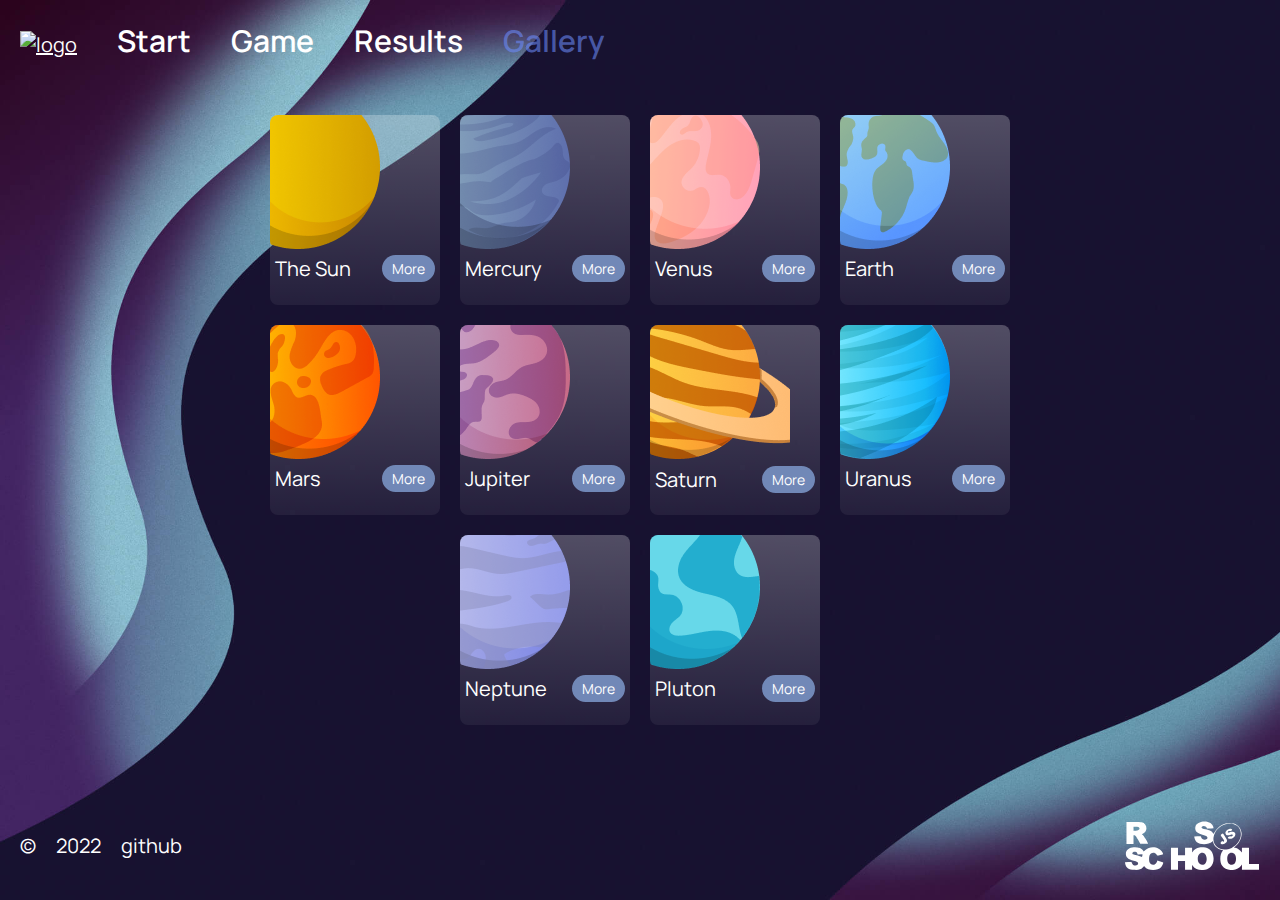
==== quiz-app/pages/gallery/index.html @ 556aed89 "feat: add styles for gallery" ====
<!DOCTYPE html>
<html lang="en">
  <head>
    <meta charset="UTF-8" />
    <meta http-equiv="X-UA-Compatible" content="IE=edge" />
    <meta name="viewport" content="width=device-width, initial-scale=1.0" />
    <!-- FONTS -->
    <link rel="preconnect" href="https://fonts.googleapis.com" />
    <link rel="preconnect" href="https://fonts.gstatic.com" crossorigin />
    <link
      href="https://fonts.googleapis.com/css2?family=Manrope:wght@400;600;700&display=swap"
      rel="stylesheet"
    />
    <!-- FAVICON -->
    <link rel="shortcut icon" href="../../assets/favicon/favicon.ico" />
    <!-- MAIN STYLES -->
    <link rel="stylesheet" href="./style.css" />
    <link rel="stylesheet" href="../styles.css" />
    <!-- TITLE -->
    <title>Gallery</title>
  </head>
  <body class="body">
    <header class="header">
      <div class="container">
        <nav class="nav">
          <ul class="list">
            <li class="list__item">
              <a href="../start/index.html">
                <img
                  class="list__item_logo"
                  src="../../assets/favicon/favicon.ico"
                  alt="logo"
              /></a>
            </li>
            <li class="list__item">
              <a class="list__link" href="../start/index.html">Start</a>
            </li>
            <li class="list__item">
              <a class="list__link" href="../game/index.html">Game</a>
            </li>
            <li class="list__item">
              <a class="list__link" href="../results/index.html">Results</a>
            </li>
            <li class="list__item">
              <a class="list__link active" href="index.html">Gallery</a>
            </li>
          </ul>
        </nav>
      </div>
    </header>
    <main class="main">
      <div class="container">
        <div class="gallery">
          <div class="gallery__item">
            <img
              src="../../assets/images/gallery-sun.png"
              alt="sun"
              class="gallery__img"
            />
            <div class="gallery__info">
              <p class="gallery__name">The Sun</p>
              <button class="gallery__extra">More</button>
            </div>
          </div>
          <div class="gallery__item">
            <img
              src="../../assets/images/gallery-mercury.png"
              alt="mercury"
              class="gallery__img"
            />
            <div class="gallery__info">
              <p class="gallery__name">Mercury</p>
              <button class="gallery__extra">More</button>
            </div>
          </div>
          <div class="gallery__item">
            <img
              src="../../assets/images/gallery-venus.png"
              alt="venus"
              class="gallery__img"
            />
            <div class="gallery__info">
              <p class="gallery__name">Venus</p>
              <button class="gallery__extra">More</button>
            </div>
          </div>
          <div class="gallery__item">
            <img
              src="../../assets/images/gallery-earth.png"
              alt="earth"
              class="gallery__img"
            />
            <div class="gallery__info">
              <p class="gallery__name">Earth</p>
              <button class="gallery__extra">More</button>
            </div>
          </div>
          <div class="gallery__item">
            <img
              src="../../assets/images/gallery-mars.png"
              alt="mars"
              class="gallery__img"
            />
            <div class="gallery__info">
              <p class="gallery__name">Mars</p>
              <button class="gallery__extra">More</button>
            </div>
          </div>
          <div class="gallery__item">
            <img
              src="../../assets/images/gallery-jupiter.png"
              alt="jupiter"
              class="gallery__img"
            />
            <div class="gallery__info">
              <p class="gallery__name">Jupiter</p>
              <button class="gallery__extra">More</button>
            </div>
          </div>
          <div class="gallery__item">
            <img
              src="../../assets/images/gallery-saturn.png"
              alt="saturn"
              class="gallery__img"
            />
            <div class="gallery__info">
              <p class="gallery__name">Saturn</p>
              <button class="gallery__extra">More</button>
            </div>
          </div>
          <div class="gallery__item">
            <img
              src="../../assets/images/gallery-uran.png"
              alt="uran"
              class="gallery__img"
            />
            <div class="gallery__info">
              <p class="gallery__name">Uranus</p>
              <button class="gallery__extra">More</button>
            </div>
          </div>
          <div class="gallery__item">
            <img
              src="../../assets/images/gallery-neptune.png"
              alt="neptune"
              class="gallery__img"
            />
            <div class="gallery__info">
              <p class="gallery__name">Neptune</p>
              <button class="gallery__extra">More</button>
            </div>
          </div>
          <div class="gallery__item">
            <img
              src="../../assets/images/gallery-pluto.png"
              alt="pluto"
              class="gallery__img"
            />
            <div class="gallery__info">
              <p class="gallery__name">Pluton</p>
              <button class="gallery__extra">More</button>
            </div>
          </div>
        </div>
      </div>
    </main>
    <footer class="footer">
      <div class="container">
        <div class="footer__wrapper">
          <div class="footer__copyright">
            <span>©</span>
            <span>2022</span>
            <span>
              <a
                href="https://github.com/wozzzie"
                class="footer__copyright-github"
                >github</a
              ></span
            >
          </div>
          <a href="https://rs.school/js"><div class="footer__logo"></div></a>
        </div>
      </div>
    </footer>
    <script src="./script.js" type="module"></script>
  </body>
</html>
---- quiz-app/pages/gallery/style.css ----
.body {
  background-image: url("../../assets/images/gallery-bg.jpeg");
  background-repeat: no-repeat;
  background-size: cover;
  width: 100%;
  height: 100vh;
  transition: 0.5s;
}

.gallery {
  max-width: 780px;
  margin: 35px auto;
  display: flex;
  flex-wrap: wrap;
  gap: 20px;
  justify-content: center;
  align-items: center;
}

.gallery__item {
  background: linear-gradient(
    179.96deg,
    rgba(255, 255, 255, 0.25) 0.04%,
    rgba(87, 177, 255, 0) 130.08%
  );
  border-radius: 8px;
  width: 170px;
  height: 190px;
}

.gallery__info {
  padding: 0 5px;
  display: flex;
  justify-content: space-between;
}

.gallery__img {
  border-radius: 8px;
}

.gallery__extra {
  background: rgb(113, 136, 183);
  border-radius: 30px;
  padding: 0 10px;
  font-size: 14px;
  border: none;
  cursor: pointer;
  transition: all 0.5s;
}

.gallery__extra:hover {
  background: rgb(65, 65, 229);
}

.item__name {
  font-size: 32px;
  font-weight: 600;
}
---- quiz-app/pages/styles.css ----
* {
  font-family: "Manrope", sans-serif;
  font-size: 20px;
  font-weight: 400;
  color: #ffffff;
  box-sizing: border-box;
  margin: 0;
  padding: 0;
}

html {
  scroll-behavior: smooth;
}

.container {
  max-width: 1440px;
  margin: 0 auto;
  padding: 20px;
}

.header {
  width: 100%;
  height: 60px;
  background-color: transparent;
}

.main {
  height: calc(100vh - 160px);
}

.list__item {
  font-size: 30px;
  font-weight: 600;
  list-style-type: none;
  cursor: pointer;
}

.list__item_logo {
  width: 40px;
  height: 40px;
}

.list {
  display: flex;
  gap: 40px;
}

.active {
  color: rgba(109, 141, 255, 0.59);
  pointer-events: none;
}

.list__link {
  font-size: 30px;
  font-weight: 600;
  list-style-type: none;
  cursor: pointer;
  text-decoration: none;
}

.footer__wrapper {
  display: flex;
  justify-content: space-between;
  align-items: center;
}

@media (max-width: 470px) {
  .footer__wrapper {
    flex-direction: column;
    gap: 10px;
    padding: 10px;
  }
}

.footer__copyright {
  display: flex;
  gap: 20px;
}

.footer__copyright-github {
  transition: 0.5s;
  text-decoration: none;
  color: #fff;
}

.footer__logo {
  transition: 0.5s;
  width: 135px;
  height: 50px;
  background-image: url("../assets/icons/rss.svg");
  background-size: contain;
  background-repeat: no-repeat;
}
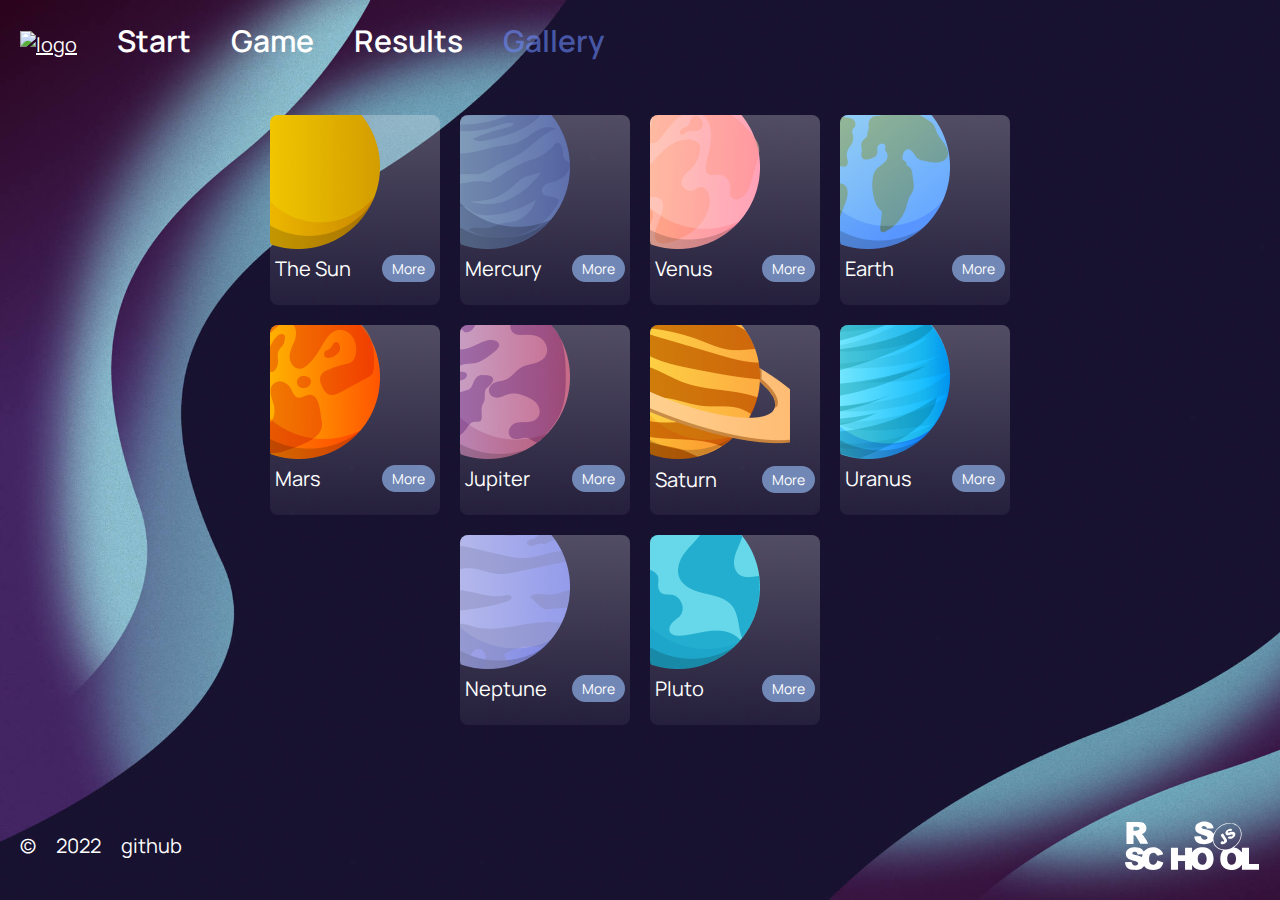
==== commit 079a3af5: "feat: change layout of the gallery page" ====
--- a/quiz-app/pages/gallery/index.html
+++ b/quiz-app/pages/gallery/index.html
@@ -51,6 +51,33 @@
     <main class="main">
       <div class="container">
         <div class="gallery">
+
+          <div class="popup">
+            <div class="popup__container">
+              <div class="popup__close">
+                <img src="../../assets/icons/cross.png" alt="cross" />
+              </div>
+              <div class="popup__inner">
+                <div class="planet__card">
+                  <div class="planet__info">
+                    <div class="planet__img">
+                      <img
+                        src="../../assets/images/gallery-earth.png"
+                        alt="planet"
+                        class="planet__avatar"
+                      />
+                    </div>
+                    <div class="planet__credetials">
+                      <div class="planet__name"></div>
+                      <div class="planet__astronomical-bodies"></div>
+                    </div>
+                  </div>
+                  <p class="planet__description"></p>
+                </div>
+              </div>
+            </div>
+          </div>
+
           <div class="gallery__item">
             <img
               src="../../assets/images/gallery-sun.png"
@@ -59,7 +86,7 @@
             />
             <div class="gallery__info">
               <p class="gallery__name">The Sun</p>
-              <button class="gallery__extra">More</button>
+              <button id="The Sun" class="gallery__extra">More</button>
             </div>
           </div>
           <div class="gallery__item">
@@ -70,7 +97,7 @@
             />
             <div class="gallery__info">
               <p class="gallery__name">Mercury</p>
-              <button class="gallery__extra">More</button>
+              <button id="Mercury" class="gallery__extra">More</button>
             </div>
           </div>
           <div class="gallery__item">
@@ -81,7 +108,7 @@
             />
             <div class="gallery__info">
               <p class="gallery__name">Venus</p>
-              <button class="gallery__extra">More</button>
+              <button id="Venus" class="gallery__extra">More</button>
             </div>
           </div>
           <div class="gallery__item">
@@ -92,7 +119,7 @@
             />
             <div class="gallery__info">
               <p class="gallery__name">Earth</p>
-              <button class="gallery__extra">More</button>
+              <button id="Earth" class="gallery__extra">More</button>
             </div>
           </div>
           <div class="gallery__item">
@@ -103,7 +130,7 @@
             />
             <div class="gallery__info">
               <p class="gallery__name">Mars</p>
-              <button class="gallery__extra">More</button>
+              <button id="Mars" class="gallery__extra">More</button>
             </div>
           </div>
           <div class="gallery__item">
@@ -114,7 +141,7 @@
             />
             <div class="gallery__info">
               <p class="gallery__name">Jupiter</p>
-              <button class="gallery__extra">More</button>
+              <button id="Jupiter" class="gallery__extra">More</button>
             </div>
           </div>
           <div class="gallery__item">
@@ -125,7 +152,7 @@
             />
             <div class="gallery__info">
               <p class="gallery__name">Saturn</p>
-              <button class="gallery__extra">More</button>
+              <button id="Saturn" class="gallery__extra">More</button>
             </div>
           </div>
           <div class="gallery__item">
@@ -136,7 +163,7 @@
             />
             <div class="gallery__info">
               <p class="gallery__name">Uranus</p>
-              <button class="gallery__extra">More</button>
+              <button id="Uranus" class="gallery__extra">More</button>
             </div>
           </div>
           <div class="gallery__item">
@@ -147,7 +174,7 @@
             />
             <div class="gallery__info">
               <p class="gallery__name">Neptune</p>
-              <button class="gallery__extra">More</button>
+              <button id="Neptune" class="gallery__extra">More</button>
             </div>
           </div>
           <div class="gallery__item">
@@ -157,8 +184,8 @@
               class="gallery__img"
             />
             <div class="gallery__info">
-              <p class="gallery__name">Pluton</p>
-              <button class="gallery__extra">More</button>
+              <p class="gallery__name">Pluto</p>
+              <button id="Pluto" class="gallery__extra">More</button>
             </div>
           </div>
         </div>
--- a/quiz-app/pages/gallery/style.css
+++ b/quiz-app/pages/gallery/style.css
@@ -56,3 +56,112 @@
   font-size: 32px;
   font-weight: 600;
 }
+
+.popup {
+  visibility: hidden;
+  position: fixed;
+  left: 0;
+  top: 0;
+  z-index: 10;
+  opacity: 0;
+  width: 100%;
+  height: 100%;
+  display: -webkit-box;
+  display: -ms-flexbox;
+  display: flex;
+  -webkit-box-align: center;
+  -ms-flex-align: center;
+  align-items: center;
+  justify-content: center;
+  background-color: rgba(37, 37, 38, 0.9);
+  transition: all 0.5s;
+}
+
+.popup__container {
+  position: relative;
+}
+
+.popup__close img {
+  position: absolute;
+  right: -34px;
+  top: -22px;
+  width: 30px;
+  cursor: pointer;
+}
+
+.popup__inner {
+  width: 100%;
+  max-width: 265.5px;
+  pointer-events: none;
+}
+
+.popup__inner .planet__card {
+  width: 100%;
+}
+
+.planet__card {
+  height: 391px;
+
+  position: relative;
+  height: 388px;
+  background: transparent;
+  border-radius: 20px;
+  padding: 15px 15px 19px 16px;
+  flex: 1 0 auto;
+  width: 23%;
+  cursor: pointer;
+}
+
+.planet__card::before {
+  content: "";
+  position: absolute;
+  top: -2px;
+  bottom: -2px;
+  left: -2px;
+  right: -2px;
+  background: linear-gradient(
+      315.75deg,
+      rgba(254, 189, 171, 0.74) 30.06%,
+      rgba(243, 169, 248, 0.66) 50.74%,
+      #e0d8f0 80.49%,
+      #eaf7fe 127.9%,
+      #eaf7fe 149.54%
+    ),
+    linear-gradient(
+      315.75deg,
+      rgba(254, 189, 171, 0.74) 30.06%,
+      rgba(243, 169, 248, 0.66) 50.74%,
+      #e0d8f0 80.49%,
+      #eaf7fe 127.9%,
+      #eaf7fe 149.54%
+    );
+  border-radius: 20px;
+  z-index: -1;
+}
+
+.planet__avatar {
+  width: 100px;
+  height: 100px;
+}
+
+.planet__description {
+  font-size: 16px;
+}
+
+.planet__info {
+  display: flex;
+  gap: 20px;
+}
+
+.planet__astronomical-bodies {
+  font-size: 15px;
+}
+
+.planet__review {
+  height: 100%;
+}
+
+.popup_open {
+  visibility: visible;
+  opacity: 1;
+}
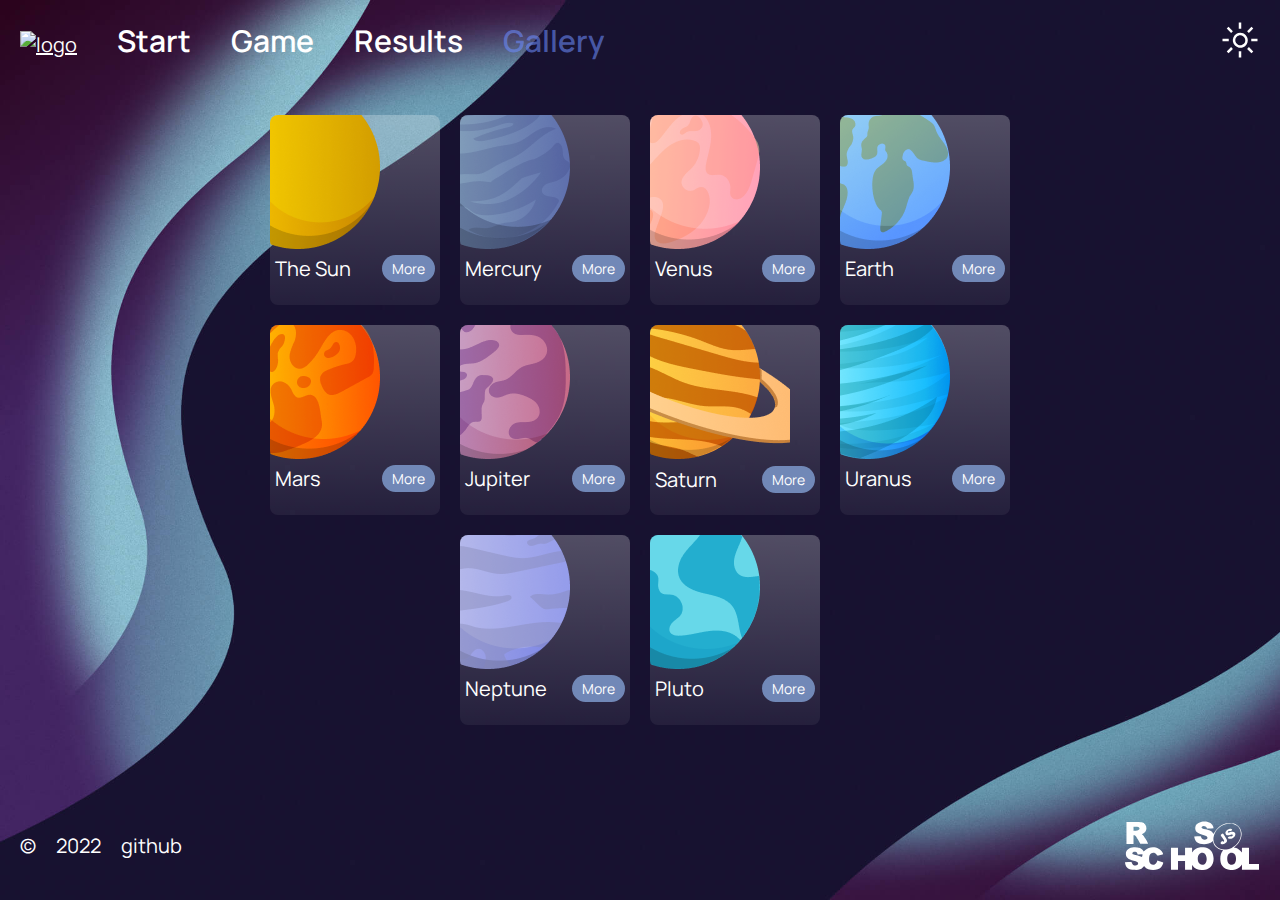
==== commit 6f0a9a55: "feat: add switch theme" ====
--- a/quiz-app/pages/gallery/index.html
+++ b/quiz-app/pages/gallery/index.html
@@ -22,36 +22,38 @@
   <body class="body">
     <header class="header">
       <div class="container">
-        <nav class="nav">
-          <ul class="list">
-            <li class="list__item">
-              <a href="../start/index.html">
-                <img
-                  class="list__item_logo"
-                  src="../../assets/favicon/favicon.ico"
-                  alt="logo"
-              /></a>
-            </li>
-            <li class="list__item">
-              <a class="list__link" href="../start/index.html">Start</a>
-            </li>
-            <li class="list__item">
-              <a class="list__link" href="../game/index.html">Game</a>
-            </li>
-            <li class="list__item">
-              <a class="list__link" href="../results/index.html">Results</a>
-            </li>
-            <li class="list__item">
-              <a class="list__link active" href="index.html">Gallery</a>
-            </li>
-          </ul>
-        </nav>
+        <div class="header__container">
+          <nav class="nav">
+            <ul class="list">
+              <li class="list__item">
+                <a href="../start/index.html">
+                  <img
+                    class="list__item_logo"
+                    src="../../assets/favicon/favicon.ico"
+                    alt="logo"
+                /></a>
+              </li>
+              <li class="list__item">
+                <a class="list__link" href="../start/index.html">Start</a>
+              </li>
+              <li class="list__item">
+                <a class="list__link" href="../game/index.html">Game</a>
+              </li>
+              <li class="list__item">
+                <a class="list__link" href="../results/index.html">Results</a>
+              </li>
+              <li class="list__item">
+                <a class="list__link active" href="index.html">Gallery</a>
+              </li>
+            </ul>
+          </nav>
+          <div class="switch-theme"></div>
+        </div>
       </div>
     </header>
     <main class="main">
       <div class="container">
         <div class="gallery">
-
           <div class="popup">
             <div class="popup__container">
               <div class="popup__close">
--- a/quiz-app/pages/gallery/style.css
+++ b/quiz-app/pages/gallery/style.css
@@ -6,6 +6,7 @@
   height: 100vh;
   transition: 0.5s;
 }
+
 
 .gallery {
   max-width: 780px;
--- a/quiz-app/pages/styles.css
+++ b/quiz-app/pages/styles.css
@@ -22,6 +22,11 @@
   width: 100%;
   height: 60px;
   background-color: transparent;
+}
+
+.header__container {
+  display: flex;
+  justify-content: space-between;
 }
 
 .main {
@@ -91,3 +96,20 @@
   background-size: contain;
   background-repeat: no-repeat;
 }
+
+.switch-theme {
+  background-image: url("../assets/icons/sun.svg");
+  background-position: center;
+  background-repeat: no-repeat;
+  background-size: cover;
+  width: 40px;
+  height: 40px;
+  cursor: pointer;
+  transition: all 0.5s linear;
+}
+
+.ligth-theme {
+  background-image: url("../assets/images/light-theme-bg.jpeg");
+  background-position: center;
+  background-repeat: no-repeat;
+}
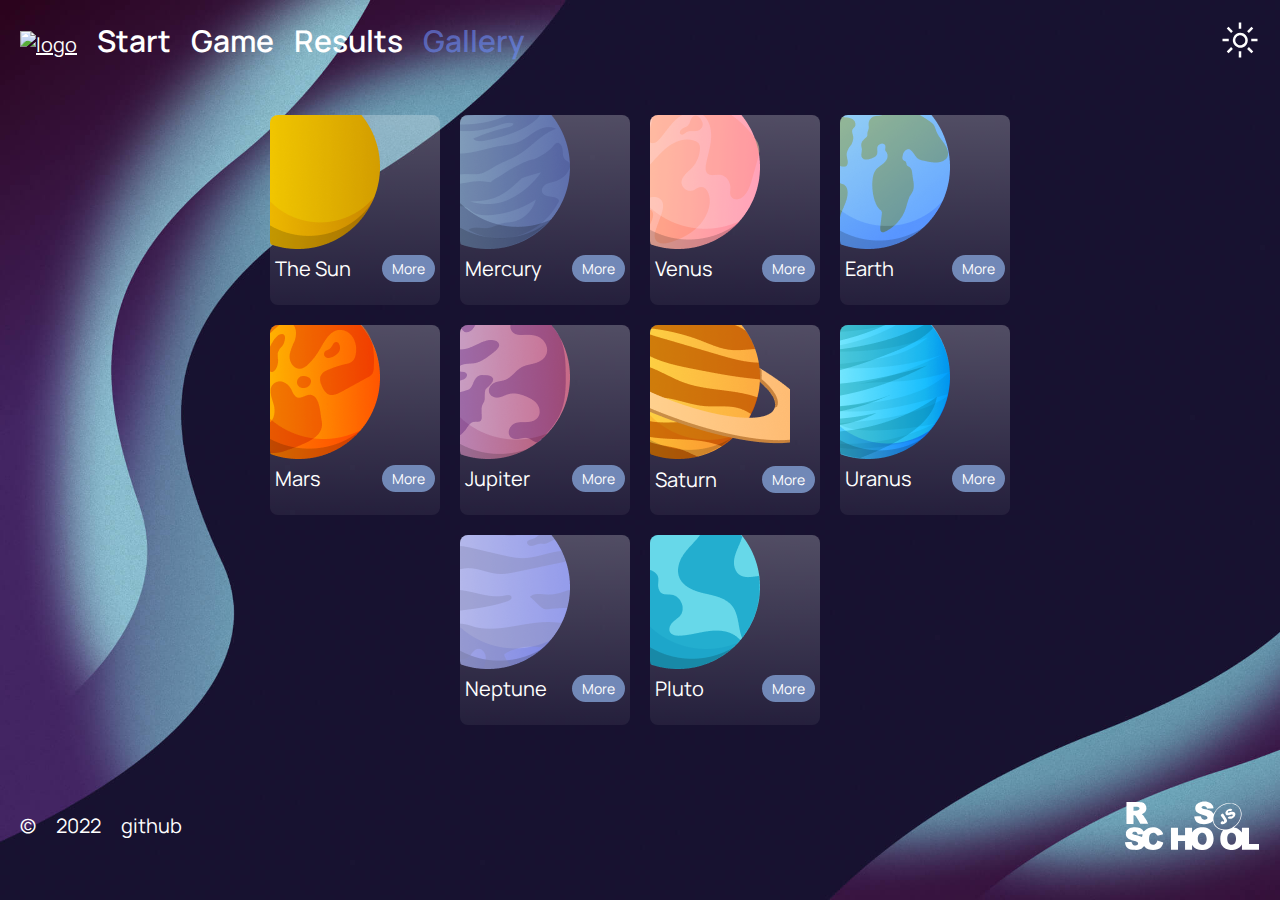
==== commit 89586144: "feat: add adaptive" ====
--- a/quiz-app/pages/gallery/index.html
+++ b/quiz-app/pages/gallery/index.html
@@ -75,6 +75,18 @@
                     </div>
                   </div>
                   <p class="planet__description"></p>
+                  <div class="game__secret-play">
+                    <div class="game__play"></div>
+                    <input
+                      type="range"
+                      class="game__progress-bar"
+                      min="0"
+                      max="86"
+                      value="0"
+                    />
+                    <div class="game__currentTime"></div>
+                    <div class="game__durationTime"></div>
+                  </div>
                 </div>
               </div>
             </div>
--- a/quiz-app/pages/gallery/style.css
+++ b/quiz-app/pages/gallery/style.css
@@ -1,12 +1,10 @@
 .body {
   background-image: url("../../assets/images/gallery-bg.jpeg");
-  background-repeat: no-repeat;
   background-size: cover;
   width: 100%;
   height: 100vh;
   transition: 0.5s;
 }
-
 
 .gallery {
   max-width: 780px;
@@ -93,7 +91,6 @@
 .popup__inner {
   width: 100%;
   max-width: 265.5px;
-  pointer-events: none;
 }
 
 .popup__inner .planet__card {
@@ -104,7 +101,7 @@
   height: 391px;
 
   position: relative;
-  height: 388px;
+  height: 465px;
   background: transparent;
   border-radius: 20px;
   padding: 15px 15px 19px 16px;
@@ -166,3 +163,84 @@
   visibility: visible;
   opacity: 1;
 }
+
+.game__secret-play {
+  position: relative;
+  margin-top: 20px;
+  display: flex;
+  justify-content: center;
+  align-items: center;
+  gap: 30px;
+}
+
+.game__play {
+  height: 50px;
+  width: 50px;
+  filter: invert(1);
+  cursor: pointer;
+  font-size: 53px;
+  transition: 0.3s;
+  background-image: url("../../assets/icons/play.png");
+  background-size: contain;
+  background-repeat: no-repeat;
+}
+
+.game__pause {
+  background-image: url("../../assets/icons/pause.png");
+}
+
+.game__play:hover {
+  opacity: 0.75;
+}
+
+.game__progress-bar {
+  transition: 0.5s;
+
+  appearance: none;
+
+  height: 5px;
+  background: white;
+  width: 213.4px;
+
+  border-radius: 30px;
+}
+
+.game__progress-bar::-webkit-slider-thumb {
+  -webkit-appearance: none;
+  margin-top: -3px;
+  margin-left: 0px;
+  height: 10px;
+  width: 7px;
+  border: 0;
+  background: -webkit-linear-gradient(
+    45deg,
+    rgb(213, 213, 213),
+    rgba(109, 141, 255, 0.59)
+  );
+  border-radius: 30px;
+  cursor: pointer;
+}
+
+.game__progress-bar::-webkit-slider-runnable-track {
+  appearance: none;
+  appearance: none;
+  cursor: pointer;
+  max-height: 5px;
+  border-radius: 30px;
+}
+
+.game__progress-bar:focus {
+  outline: none;
+}
+
+.game__currentTime {
+  position: absolute;
+  top: 35px;
+  left: 78px;
+}
+
+.game__durationTime {
+  position: absolute;
+  right: 0;
+  top: 35px;
+}
--- a/quiz-app/pages/styles.css
+++ b/quiz-app/pages/styles.css
@@ -29,10 +29,6 @@
   justify-content: space-between;
 }
 
-.main {
-  height: calc(100vh - 160px);
-}
-
 .list__item {
   font-size: 30px;
   font-weight: 600;
@@ -47,7 +43,7 @@
 
 .list {
   display: flex;
-  gap: 40px;
+  gap: 20px;
 }
 
 .active {
@@ -113,3 +109,23 @@
   background-position: center;
   background-repeat: no-repeat;
 }
+
+@media (max-width: 768px) {
+  .list__link {
+    font-size: 22px;
+  }
+}
+
+@media (max-width: 560px) {
+  .list__link {
+    font-size: 18px;
+  }
+
+  .list {
+    gap: 10px;
+  }
+
+  .list__item_logo {
+    display: none;
+  }
+}
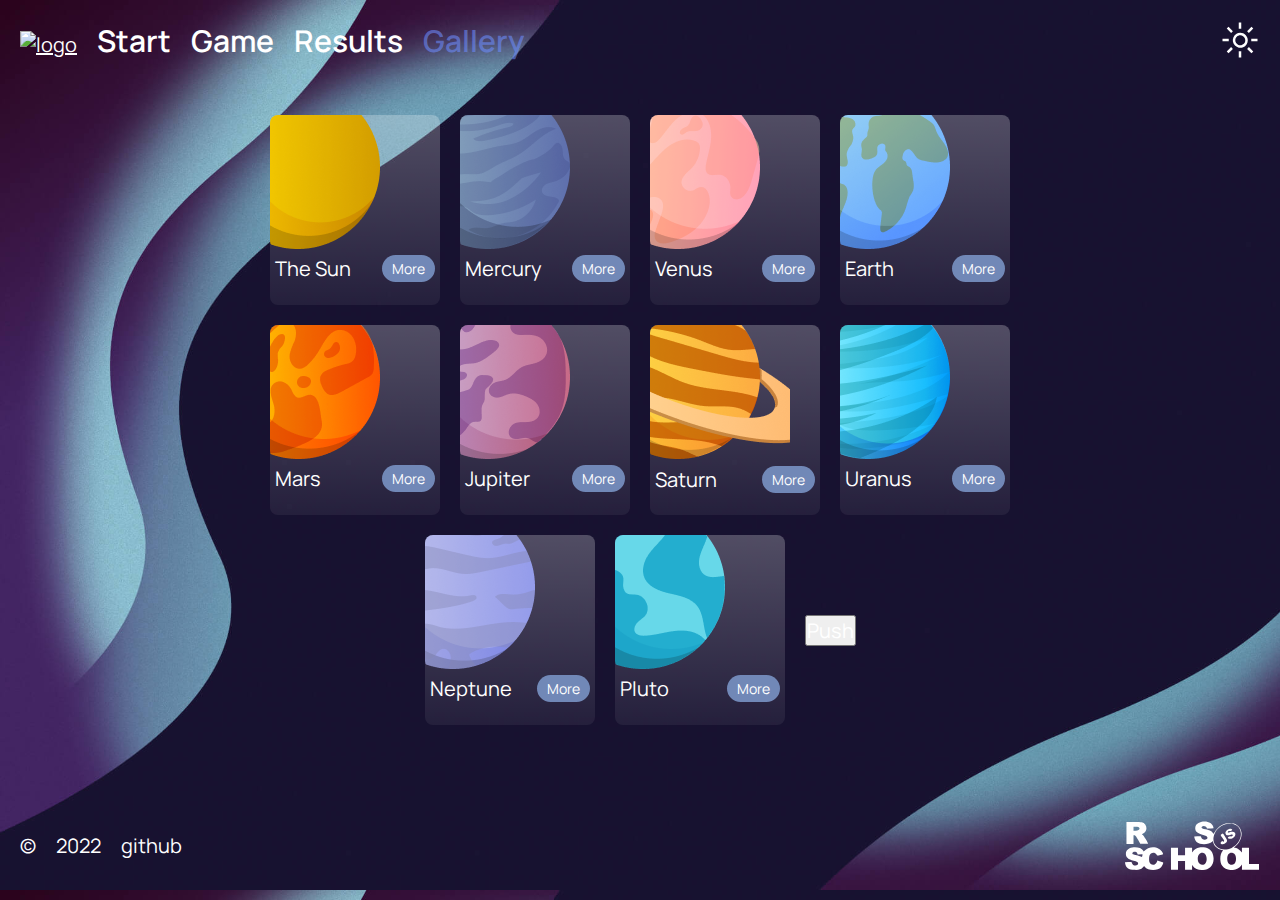
==== commit 2b6c56d1: "feat: add new logic for gallery" ====
--- a/quiz-app/pages/gallery/index.html
+++ b/quiz-app/pages/gallery/index.html
@@ -202,6 +202,7 @@
               <button id="Pluto" class="gallery__extra">More</button>
             </div>
           </div>
+          <button class="button_test">Push</button>
         </div>
       </div>
     </main>
--- a/quiz-app/pages/gallery/style.css
+++ b/quiz-app/pages/gallery/style.css
@@ -2,8 +2,12 @@
   background-image: url("../../assets/images/gallery-bg.jpeg");
   background-size: cover;
   width: 100%;
-  height: 100vh;
+  height: 100%;
   transition: 0.5s;
+}
+
+.main {
+  height: calc(100vh - 160px);
 }
 
 .gallery {
@@ -244,3 +248,9 @@
   right: 0;
   top: 35px;
 }
+
+@media (max-width: 1024px) {
+  .main {
+    height: 100%;
+  }
+}
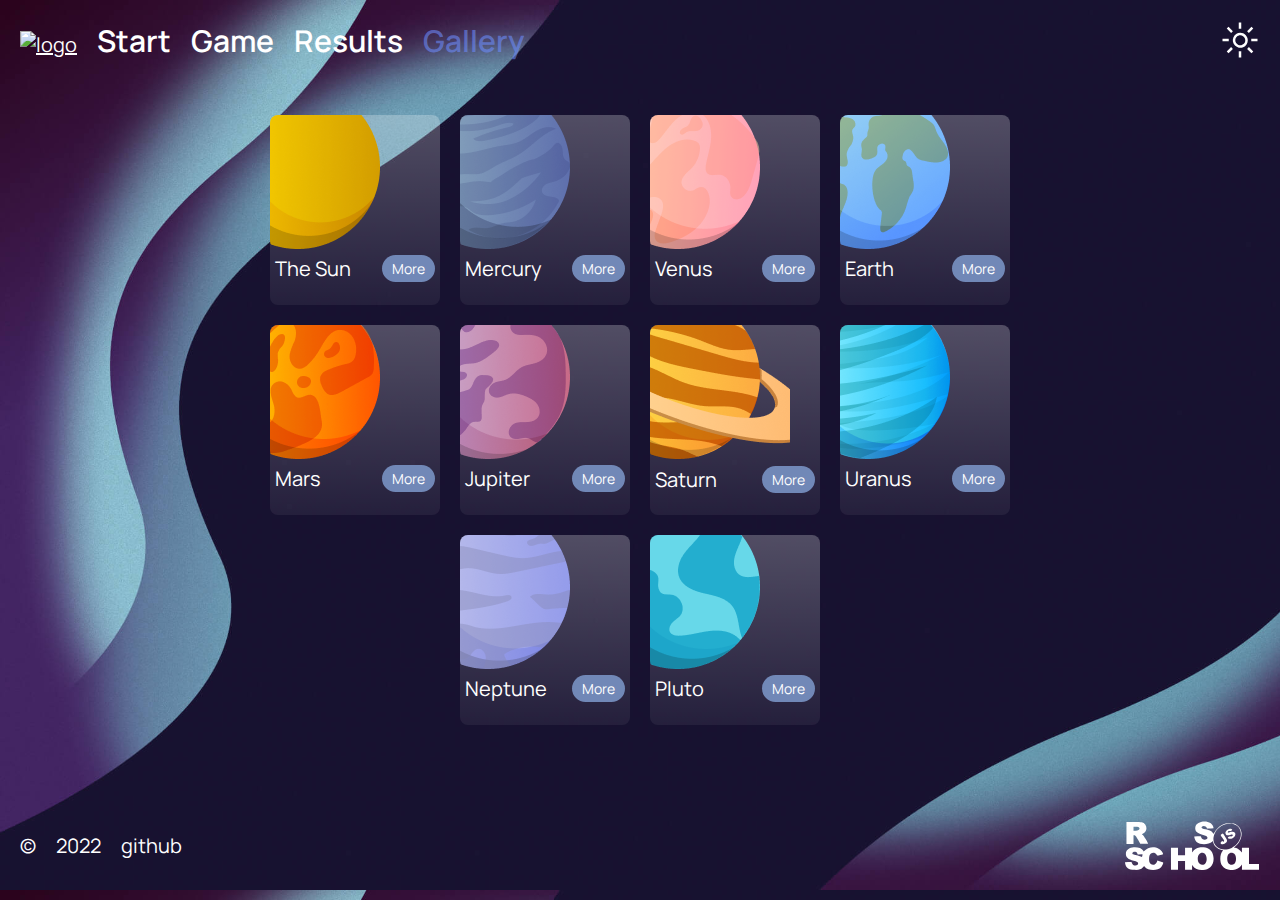
==== commit 90b6ebc0: "fix: change logic for changing theme fixing bug with localstorage" ====
--- a/quiz-app/pages/gallery/index.html
+++ b/quiz-app/pages/gallery/index.html
@@ -202,7 +202,7 @@
               <button id="Pluto" class="gallery__extra">More</button>
             </div>
           </div>
-          <button class="button_test">Push</button>
+          <!-- <button class="button_test">Push</button> -->
         </div>
       </div>
     </main>
@@ -225,5 +225,6 @@
       </div>
     </footer>
     <script src="./script.js" type="module"></script>
+    <script src="../index.js"></script>
   </body>
 </html>
--- a/quiz-app/pages/gallery/style.css
+++ b/quiz-app/pages/gallery/style.css
@@ -249,7 +249,7 @@
   top: 35px;
 }
 
-@media (max-width: 1024px) {
+@media (max-width: 400px) {
   .main {
     height: 100%;
   }
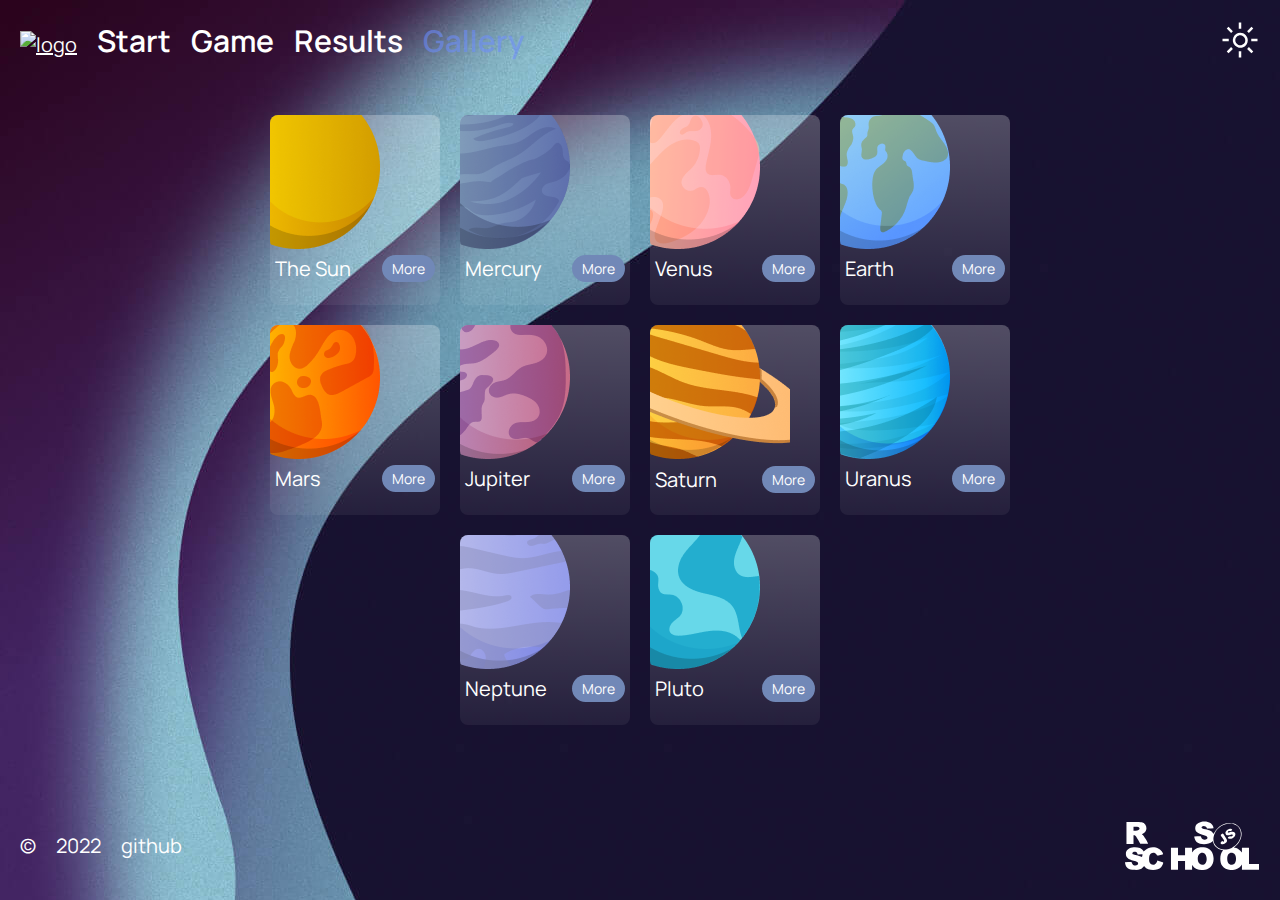
==== commit 03f47ed7: "feat: add changing volume for audio" ====
--- a/quiz-app/pages/gallery/index.html
+++ b/quiz-app/pages/gallery/index.html
@@ -87,6 +87,19 @@
                     <div class="game__currentTime"></div>
                     <div class="game__durationTime"></div>
                   </div>
+                  <div class="planet__volume">
+                    <div class="play-icon volume-icon"></div>
+
+                    <input
+                      type="range"
+                      value="0.5"
+                      name="volume"
+                      min="0"
+                      max="1"
+                      step="0.01"
+                      class="volume"
+                    />
+                  </div>
                 </div>
               </div>
             </div>
--- a/quiz-app/pages/gallery/style.css
+++ b/quiz-app/pages/gallery/style.css
@@ -1,6 +1,6 @@
 .body {
   background-image: url("../../assets/images/gallery-bg.jpeg");
-  background-size: cover;
+  background-size: auto;
   width: 100%;
   height: 100%;
   transition: 0.5s;
@@ -102,10 +102,8 @@
 }
 
 .planet__card {
-  height: 391px;
-
   position: relative;
-  height: 465px;
+  height: 500px;
   background: transparent;
   border-radius: 20px;
   padding: 15px 15px 19px 16px;
@@ -249,7 +247,86 @@
   top: 35px;
 }
 
-@media (max-width: 400px) {
+.red-bg {
+  background: linear-gradient(
+    179.96deg,
+    rgba(179, 43, 43, 0.69) 0.04%,
+    rgb(48 50 73 / 98%) 130.08%
+  );
+}
+
+.planet__volume {
+  display: flex;
+  align-items: center;
+  gap: 10px;
+  margin-top: 7px;
+}
+
+.play-icon {
+  width: 40px;
+  height: 36px;
+  background-size: contain;
+  background-position: center center;
+  background-repeat: no-repeat;
+  cursor: pointer;
+  transition: 0.3s;
+}
+
+.play-icon:hover,
+.play-icon:active {
+  filter: invert(26%) sepia(15%) saturate(638%) hue-rotate(7deg) brightness(92%)
+    contrast(87%);
+}
+
+.volume-icon {
+  background-image: url("../../assets/icons/volume.svg");
+}
+
+.mute {
+  background-image: url("../../assets/icons/mute.svg");
+}
+
+.volume {
+  background: linear-gradient(
+    to right,
+    #bdae82 0%,
+    #bdae82 0%,
+    #c8c8c8 0%,
+    #c8c8c8 100%
+  );
+  height: 10px;
+  width: calc(80% - 160px);
+  outline: none;
+  transition: background 450ms ease-in;
+  -webkit-appearance: none;
+}
+
+.volume {
+  background: linear-gradient(
+    to right,
+    #bdae82 0%,
+    #bdae82 40%,
+    #c8c8c8 40%,
+    #c8c8c8 100%
+  );
+}
+
+.volume {
+  cursor: pointer;
+  width: calc(50% - 40px);
+  border-radius: 5px;
+}
+
+.volume::-webkit-slider-thumb {
+  width: 15px;
+  height: 15px;
+  border-radius: 50%;
+  -webkit-appearance: none;
+  cursor: pointer;
+  background: #ffffff;
+}
+
+@media (max-width: 1024px) {
   .main {
     height: 100%;
   }
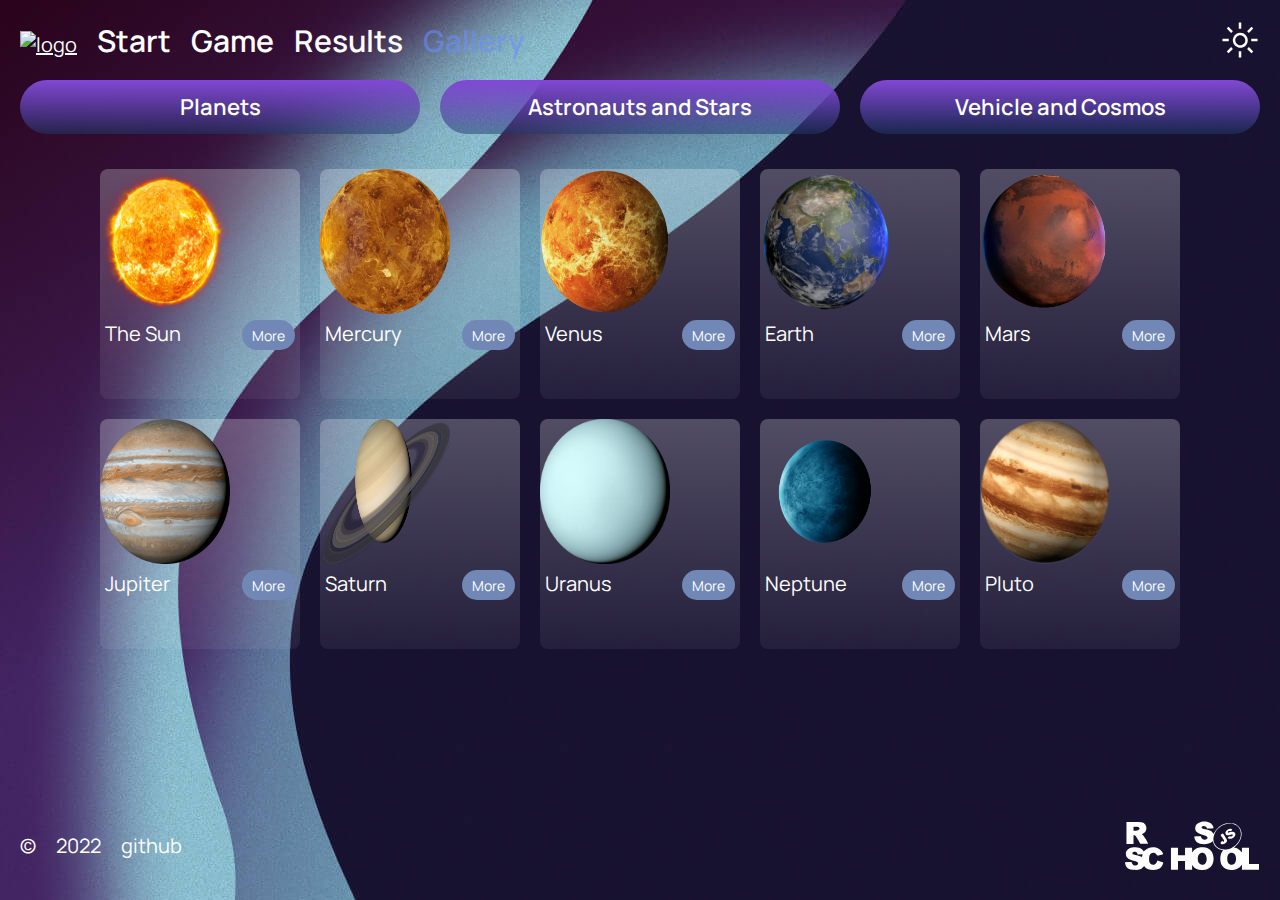
==== commit 1ba62747: "feat: add gallery items" ====
--- a/quiz-app/pages/gallery/index.html
+++ b/quiz-app/pages/gallery/index.html
@@ -53,6 +53,11 @@
     </header>
     <main class="main">
       <div class="container">
+        <div class="gallery__btns">
+          <button class="btn btn-planets">Planets</button>
+          <button class="btn btn-astroStarts">Astronauts and Stars</button>
+          <button class="btn btn-cosVehicle">Vehicle and Cosmos</button>
+        </div>
         <div class="gallery">
           <div class="popup">
             <div class="popup__container">
@@ -107,115 +112,114 @@
 
           <div class="gallery__item">
             <img
-              src="../../assets/images/gallery-sun.png"
+              src="../../assets/images/Sun.png"
               alt="sun"
               class="gallery__img"
             />
             <div class="gallery__info">
               <p class="gallery__name">The Sun</p>
-              <button id="The Sun" class="gallery__extra">More</button>
-            </div>
-          </div>
-          <div class="gallery__item">
-            <img
-              src="../../assets/images/gallery-mercury.png"
+              <button class="gallery__extra">More</button>
+            </div>
+          </div>
+          <div class="gallery__item">
+            <img
+              src="../../assets/images/Mercury.png"
               alt="mercury"
               class="gallery__img"
             />
             <div class="gallery__info">
               <p class="gallery__name">Mercury</p>
-              <button id="Mercury" class="gallery__extra">More</button>
-            </div>
-          </div>
-          <div class="gallery__item">
-            <img
-              src="../../assets/images/gallery-venus.png"
+              <button class="gallery__extra">More</button>
+            </div>
+          </div>
+          <div class="gallery__item">
+            <img
+              src="../../assets/images/Venus.png"
               alt="venus"
               class="gallery__img"
             />
             <div class="gallery__info">
               <p class="gallery__name">Venus</p>
-              <button id="Venus" class="gallery__extra">More</button>
-            </div>
-          </div>
-          <div class="gallery__item">
-            <img
-              src="../../assets/images/gallery-earth.png"
+              <button class="gallery__extra">More</button>
+            </div>
+          </div>
+          <div class="gallery__item">
+            <img
+              src="../../assets/images/Earth.png"
               alt="earth"
               class="gallery__img"
             />
             <div class="gallery__info">
               <p class="gallery__name">Earth</p>
-              <button id="Earth" class="gallery__extra">More</button>
-            </div>
-          </div>
-          <div class="gallery__item">
-            <img
-              src="../../assets/images/gallery-mars.png"
+              <button class="gallery__extra">More</button>
+            </div>
+          </div>
+          <div class="gallery__item">
+            <img
+              src="../../assets/images/Mars.png"
               alt="mars"
               class="gallery__img"
             />
             <div class="gallery__info">
               <p class="gallery__name">Mars</p>
-              <button id="Mars" class="gallery__extra">More</button>
-            </div>
-          </div>
-          <div class="gallery__item">
-            <img
-              src="../../assets/images/gallery-jupiter.png"
+              <button class="gallery__extra">More</button>
+            </div>
+          </div>
+          <div class="gallery__item">
+            <img
+              src="../../assets/images/Jupiter.png"
               alt="jupiter"
               class="gallery__img"
             />
             <div class="gallery__info">
               <p class="gallery__name">Jupiter</p>
-              <button id="Jupiter" class="gallery__extra">More</button>
-            </div>
-          </div>
-          <div class="gallery__item">
-            <img
-              src="../../assets/images/gallery-saturn.png"
+              <button class="gallery__extra">More</button>
+            </div>
+          </div>
+          <div class="gallery__item">
+            <img
+              src="../../assets/images/Saturn.png"
               alt="saturn"
               class="gallery__img"
             />
             <div class="gallery__info">
               <p class="gallery__name">Saturn</p>
-              <button id="Saturn" class="gallery__extra">More</button>
-            </div>
-          </div>
-          <div class="gallery__item">
-            <img
-              src="../../assets/images/gallery-uran.png"
+              <button class="gallery__extra">More</button>
+            </div>
+          </div>
+          <div class="gallery__item">
+            <img
+              src="../../assets/images/Uranus.png"
               alt="uran"
               class="gallery__img"
             />
             <div class="gallery__info">
               <p class="gallery__name">Uranus</p>
-              <button id="Uranus" class="gallery__extra">More</button>
-            </div>
-          </div>
-          <div class="gallery__item">
-            <img
-              src="../../assets/images/gallery-neptune.png"
+              <button class="gallery__extra">More</button>
+            </div>
+          </div>
+          <div class="gallery__item">
+            <img
+              src="../../assets/images/Neptune.png"
               alt="neptune"
               class="gallery__img"
             />
             <div class="gallery__info">
               <p class="gallery__name">Neptune</p>
-              <button id="Neptune" class="gallery__extra">More</button>
-            </div>
-          </div>
-          <div class="gallery__item">
-            <img
-              src="../../assets/images/gallery-pluto.png"
+              <button class="gallery__extra">More</button>
+            </div>
+          </div>
+          <div class="gallery__item">
+            <img
+              src="../../assets/images/pluto.png"
               alt="pluto"
               class="gallery__img"
             />
             <div class="gallery__info">
               <p class="gallery__name">Pluto</p>
-              <button id="Pluto" class="gallery__extra">More</button>
-            </div>
-          </div>
-          <!-- <button class="button_test">Push</button> -->
+              <button class="gallery__extra">More</button>
+            </div>
+          </div>
         </div>
       </div>
     </main>
--- a/quiz-app/pages/gallery/style.css
+++ b/quiz-app/pages/gallery/style.css
@@ -11,7 +11,8 @@
 }
 
 .gallery {
-  max-width: 780px;
+  /* max-width: 900px; */
+  width: 100%;
   margin: 35px auto;
   display: flex;
   flex-wrap: wrap;
@@ -20,25 +21,28 @@
   align-items: center;
 }
 
-.gallery__item {
+.gallery__item{
   background: linear-gradient(
     179.96deg,
     rgba(255, 255, 255, 0.25) 0.04%,
     rgba(87, 177, 255, 0) 130.08%
   );
   border-radius: 8px;
-  width: 170px;
-  height: 190px;
+  width: 200px;
+  height: 230px;
 }
 
 .gallery__info {
   padding: 0 5px;
   display: flex;
   justify-content: space-between;
+  margin-bottom: 10px;
 }
 
 .gallery__img {
   border-radius: 8px;
+  height: 145px;
+  width: 130px;
 }
 
 .gallery__extra {
@@ -49,6 +53,7 @@
   border: none;
   cursor: pointer;
   transition: all 0.5s;
+  height: 30px;
 }
 
 .gallery__extra:hover {
@@ -58,6 +63,31 @@
 .item__name {
   font-size: 32px;
   font-weight: 600;
+}
+
+.gallery__btns {
+  margin: 0 auto;
+  display: flex;
+  justify-content: center;
+  align-items: center;
+  gap: 20px;
+  background: transparent;
+}
+
+.btn {
+  width: 100%;
+  border: none;
+  background: linear-gradient(
+    180deg,
+    rgb(129 72 212) 0%,
+    rgb(29 58 108 / 50%) 100%
+  );
+  border-radius: 46px;
+  padding: 12px;
+  font-size: 22px;
+  font-weight: 600;
+  text-align: center;
+  cursor: pointer;
 }
 
 .popup {
